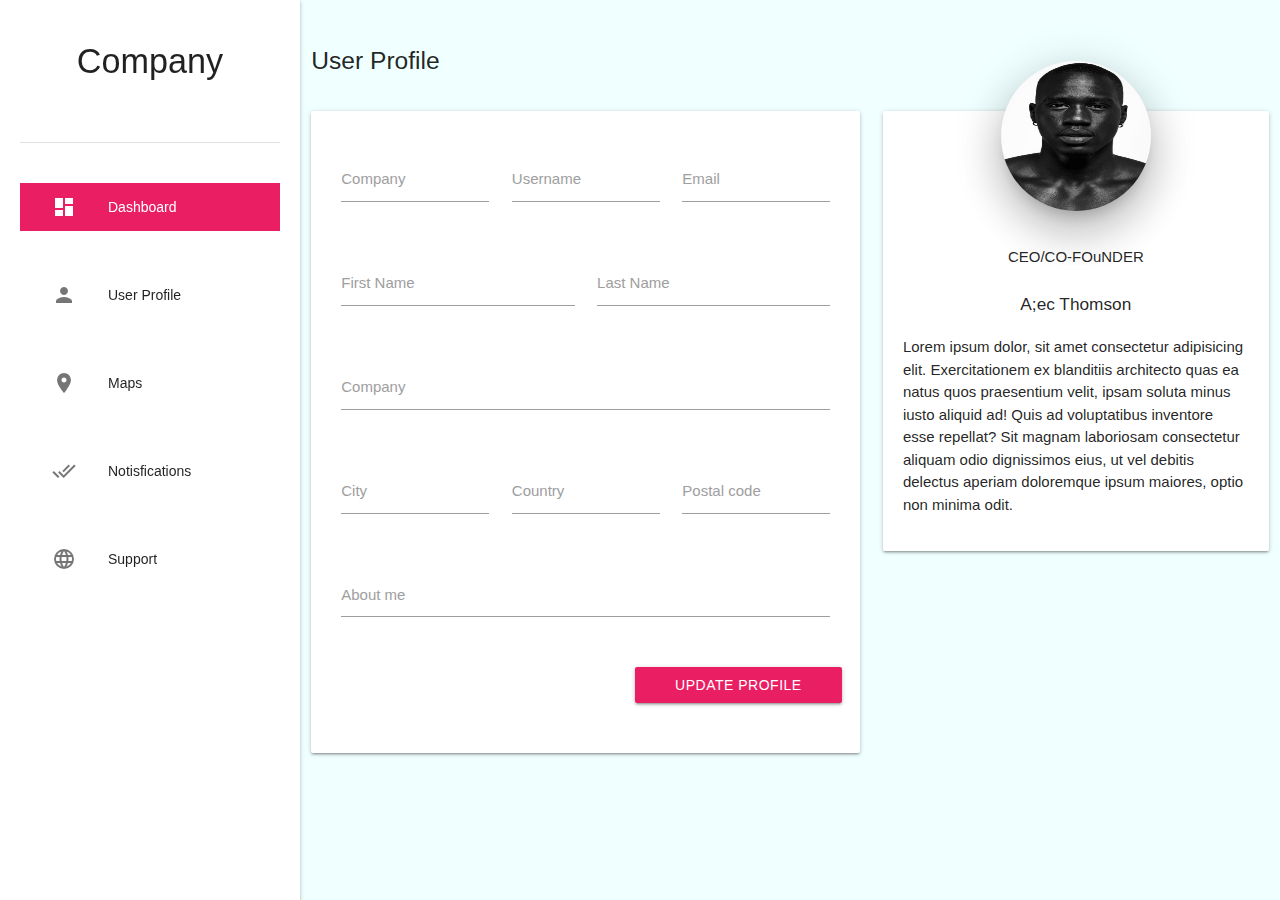
==== index2.html @ 249ec1d4 "end" ====
<!DOCTYPE html>
<html lang="en">
<head>
    <meta charset="UTF-8">
    <meta http-equiv="X-UA-Compatible" content="IE=edge">
    <meta name="viewport" content="width=device-width, initial-scale=1.0">
    <title>Document</title>
    <link href="https://fonts.googleapis.com/icon?family=Material+Icons" rel="stylesheet">
    <link rel="stylesheet" href="https://cdnjs.cloudflare.com/ajax/libs/materialize/1.0.0/css/materialize.min.css">
    <link rel="stylesheet" href="./style.css">

</head>
<body>
    <ul id="slide-out" class="sidenav sidenav-fixed">
        <li><h4 class="header center-align">Company</h4></li>
      <li><div class="divider"></div></li>
      <li><a class="waves-effect pink white-text" href="#!"><i class="material-icons white-text">dashboard</i>Dashboard</a></li>
      <li><a class="waves-effect" href="#!"><i class="material-icons ">person</i>User Profile</a></li>
      <li><a class="waves-effect" href="#!"><i class="material-icons ">place</i>Maps</a></li>
      <li><a class="waves-effect" href="#!"><i class="material-icons ">done_all</i>Notisfications</a></li>
      <li><a class="waves-effect" href="#!"><i class="material-icons ">language</i>Support</a></li>
    </ul>
    <a href="#" data-target="slide-out" class="sidenav-trigger show-on-large"><i class="material-icons">menu</i></a>
<main>
    <div class="row">
        <div class="col s12 ">
           <h5>User Profile</h5> 
        </div>
    </div>
    
    <div class="row">

        <form class="col s12 l7 ">
            <div class="card user">
            
            <div class="row">
              <div class="input-field col s4">
                <input  id="first_name" type="text" class="validate">
                <label for="first_name">Company</label>
              </div>
              <div class="input-field col s4">
                <input id="last_name" type="text" class="validate">
                <label for="last_name">Username</label>
              </div>
              <div class="input-field col s4">
                <input id="email" type="email" class="validate">
                <label for="email">Email</label>
              </div>
            </div>
            <div class="row">
                <div class="input-field col s6">
                  <input  id="first_name" type="text" class="validate">
                  <label for="first_name">First Name</label>
                </div>
                <div class="input-field col s6">
                  <input id="last_name" type="text" class="validate">
                  <label for="last_name">Last Name</label>
                </div>
              </div>
              <div class="row">
                <div class="input-field col s12">
                    <input  id="first_name" type="text" class="validate">
                    <label for="first_name">Company</label>
                  </div>
              </div>
              <div class="row">
                <div class="input-field col s4">
                    <input  id="first_name" type="text" class="validate">
                    <label for="first_name">City</label>
                  </div>
                  <div class="input-field col s4">
                    <input  id="first_name" type="text" class="validate">
                    <label for="first_name">Country</label>
                  </div>
                  <div class="input-field col s4">
                    <input  id="first_name" type="text" class="validate">
                    <label for="first_name">Postal code</label>
                  </div>

              </div>
              <div class="row">
                <div class="input-field col s12">
            <textarea id="textarea2" class="materialize-textarea" data-length="120"></textarea>
            <label for="textarea2">About me</label>
          </div>
              </div>
              <div class="row right-align ">
            
              <a class="waves-effect waves-light btn pink ">UPDATE PROFILE</a>
            </div>

            </div>
          </form>
          <div class="col m12 l5 ">
            <div class="card prof">
                <div class="profile white">
                <img class="white z-depth-5" id="profile" src="./img/549daafcb627997a9e40512d8365d5c9.jpg" alt=""></div>
                <p class="pad">CEO/CO-FOuNDER</p>
                <h6>A;ec Thomson</h6>
                <p>Lorem ipsum dolor, sit amet consectetur adipisicing elit. Exercitationem ex blanditiis architecto quas ea natus quos praesentium velit, ipsam soluta minus iusto aliquid ad! Quis ad voluptatibus inventore esse repellat? Sit magnam laboriosam consectetur aliquam odio dignissimos eius, ut vel debitis delectus aperiam doloremque ipsum maiores, optio non minima odit.</p>
            </div>
          </div>
        
    </div>









</main>


















    <script src="https://cdnjs.cloudflare.com/ajax/libs/materialize/1.0.0/js/materialize.min.js"></script>
    <script src="./js/skript.js"></script>

</body>
</html>
---- style.css ----
body{
    font-family: 'Segoe UI', Tahoma, Geneva, Verdana, sans-serif;
    background-color: azure;
}
.sidenav>li{
    padding: 20px;
}
.box{
    display: flex;
    justify-content:flex-end;
}
.box>i{
    font-size: 50px;
    padding: 15px;
}
.info-box{
    position: relative;
    padding: 40px 0;
}
.info-boximg{
    position: absolute;
    top: -20px;
    left: 20px;
}
.info{
    justify-content: end;
}
.more_space{
    display: flex;
    align-items: center;

}
.infocard{
    position: relative;
    display: flex;
    flex-direction: column;
    justify-content: center;
}
.imgeq{
    position: absolute;
    width: 80%;
    height: 50%;
    top: -20px;
}
.card-image>img{
    height: 200px;
}
header, main, footer {
    padding-left: 300px;
  }

  @media only screen and (max-width : 992px) {
    header, main, footer {
      padding-left: 0;
    }
  }
  .titleinfo{
    width: 80%;
    position: absolute;
    top: -20px;
  }
  .up{
    position: relative;
  }
td{
    padding-left: 20px;
}
.user{
    padding: 30px;
}
.btn{
    padding-left: 40px;
    padding-right: 40px;
}
.profile{
    border-radius: 50%;
    position: absolute;
    top: -50px;
}
.profile>img{
    width: 150px;
    height: 150px;
    border-radius: 100%;
}
.prof{
    padding-top: 100px;
    display: flex;
    flex-direction: column;
    justify-content: center;
    align-items: center;
    padding: 20px;
    position: relative;
}
.prof>.pad{
    padding-top: 100px;
}
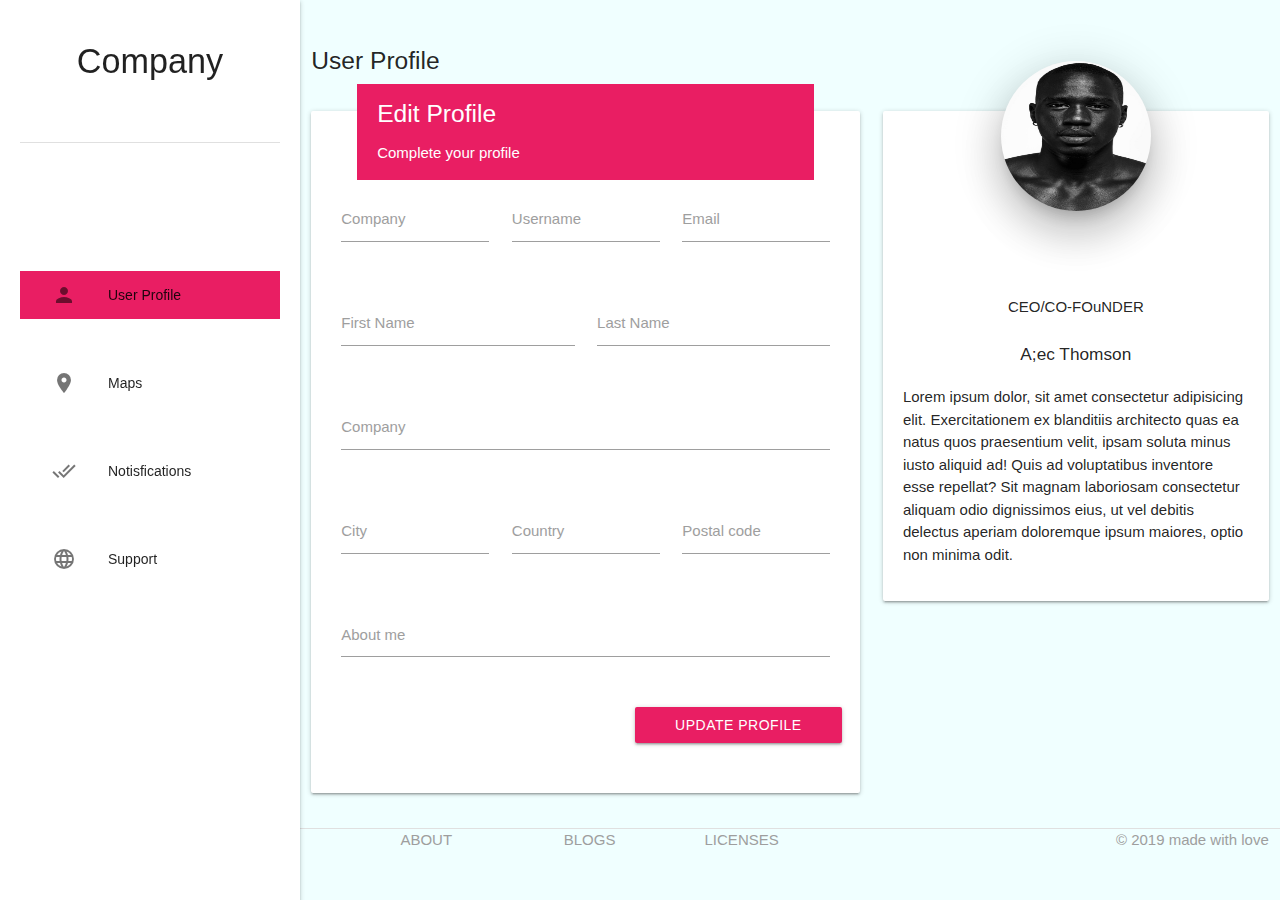
==== commit 212c9b44: "finish" ====
--- a/index2.html
+++ b/index2.html
@@ -14,8 +14,8 @@
     <ul id="slide-out" class="sidenav sidenav-fixed">
         <li><h4 class="header center-align">Company</h4></li>
       <li><div class="divider"></div></li>
-      <li><a class="waves-effect pink white-text" href="#!"><i class="material-icons white-text">dashboard</i>Dashboard</a></li>
-      <li><a class="waves-effect" href="#!"><i class="material-icons ">person</i>User Profile</a></li>
+      <li><a class="waves-effect  white-text" href="#!"><i class="material-icons white-text">dashboard</i>Dashboard</a></li>
+      <li><a class="waves-effect pink" href="#!"><i class="material-icons ">person</i>User Profile</a></li>
       <li><a class="waves-effect" href="#!"><i class="material-icons ">place</i>Maps</a></li>
       <li><a class="waves-effect" href="#!"><i class="material-icons ">done_all</i>Notisfications</a></li>
       <li><a class="waves-effect" href="#!"><i class="material-icons ">language</i>Support</a></li>
@@ -29,8 +29,13 @@
     </div>
     
     <div class="row">
-
-        <form class="col s12 l7 ">
+        
+        <form class="col s12 l7 form2">
+            
+            <div class="titleinfo2 pink">
+                <h5 class="white-text">Edit Profile</h5>
+                <p class="white-text" >Complete your profile</p>
+            </div>  
             <div class="card user">
             
             <div class="row">
@@ -113,6 +118,30 @@
 
 </main>
 
+<footer class="  row">
+    <div class="col s12 divider"></div>
+        <div class="col s2">
+            <a class="grey-text  right" href="#!">ABOUT</a>
+
+        </div>
+        <div class="col s2">           
+             <a class="grey-text  right" href="#!">BLOGS</a>
+        </div>
+        <div class="col s2">
+            <a class="grey-text  right" href="#!">LICENSES</a>
+
+        </div>
+        <div class="col s6 grey-text right-align">
+            
+      © 2019 made with love
+
+        </div>
+   
+
+      
+    
+  </footer>
+      
 
 
 
--- a/style.css
+++ b/style.css
@@ -36,6 +36,9 @@
     flex-direction: column;
     justify-content: center;
 }
+.card-image{
+    align-self: center;
+}
 .imgeq{
     position: absolute;
     width: 80%;
@@ -58,6 +61,7 @@
     width: 80%;
     position: absolute;
     top: -20px;
+    align-self: center;
   }
   .up{
     position: relative;
@@ -93,4 +97,42 @@
 }
 .prof>.pad{
     padding-top: 100px;
-}+}
+.ulmenu{
+    display: flex;
+    justify-content: space-around;
+    width: 90%;
+    
+}
+.ulmenu>li{
+    padding: 20px;
+}
+#top{
+    padding-top: 100px;
+}
+.page-footer{
+    padding-bottom: 50px;
+    padding-right: 20px;
+}
+.card{
+    display: flex;
+    flex-direction: column;
+    /* align-items: center; */
+    padding-top: 70px;
+}
+.form2{
+    position: relative;
+    display: flex;
+    flex-direction: column;
+    
+}
+
+.titleinfo2{
+    width: 80%;
+    position: absolute;
+    top: -20px;
+    z-index: 3;
+    align-self: center;
+    padding-left: 20px;
+  }
+
